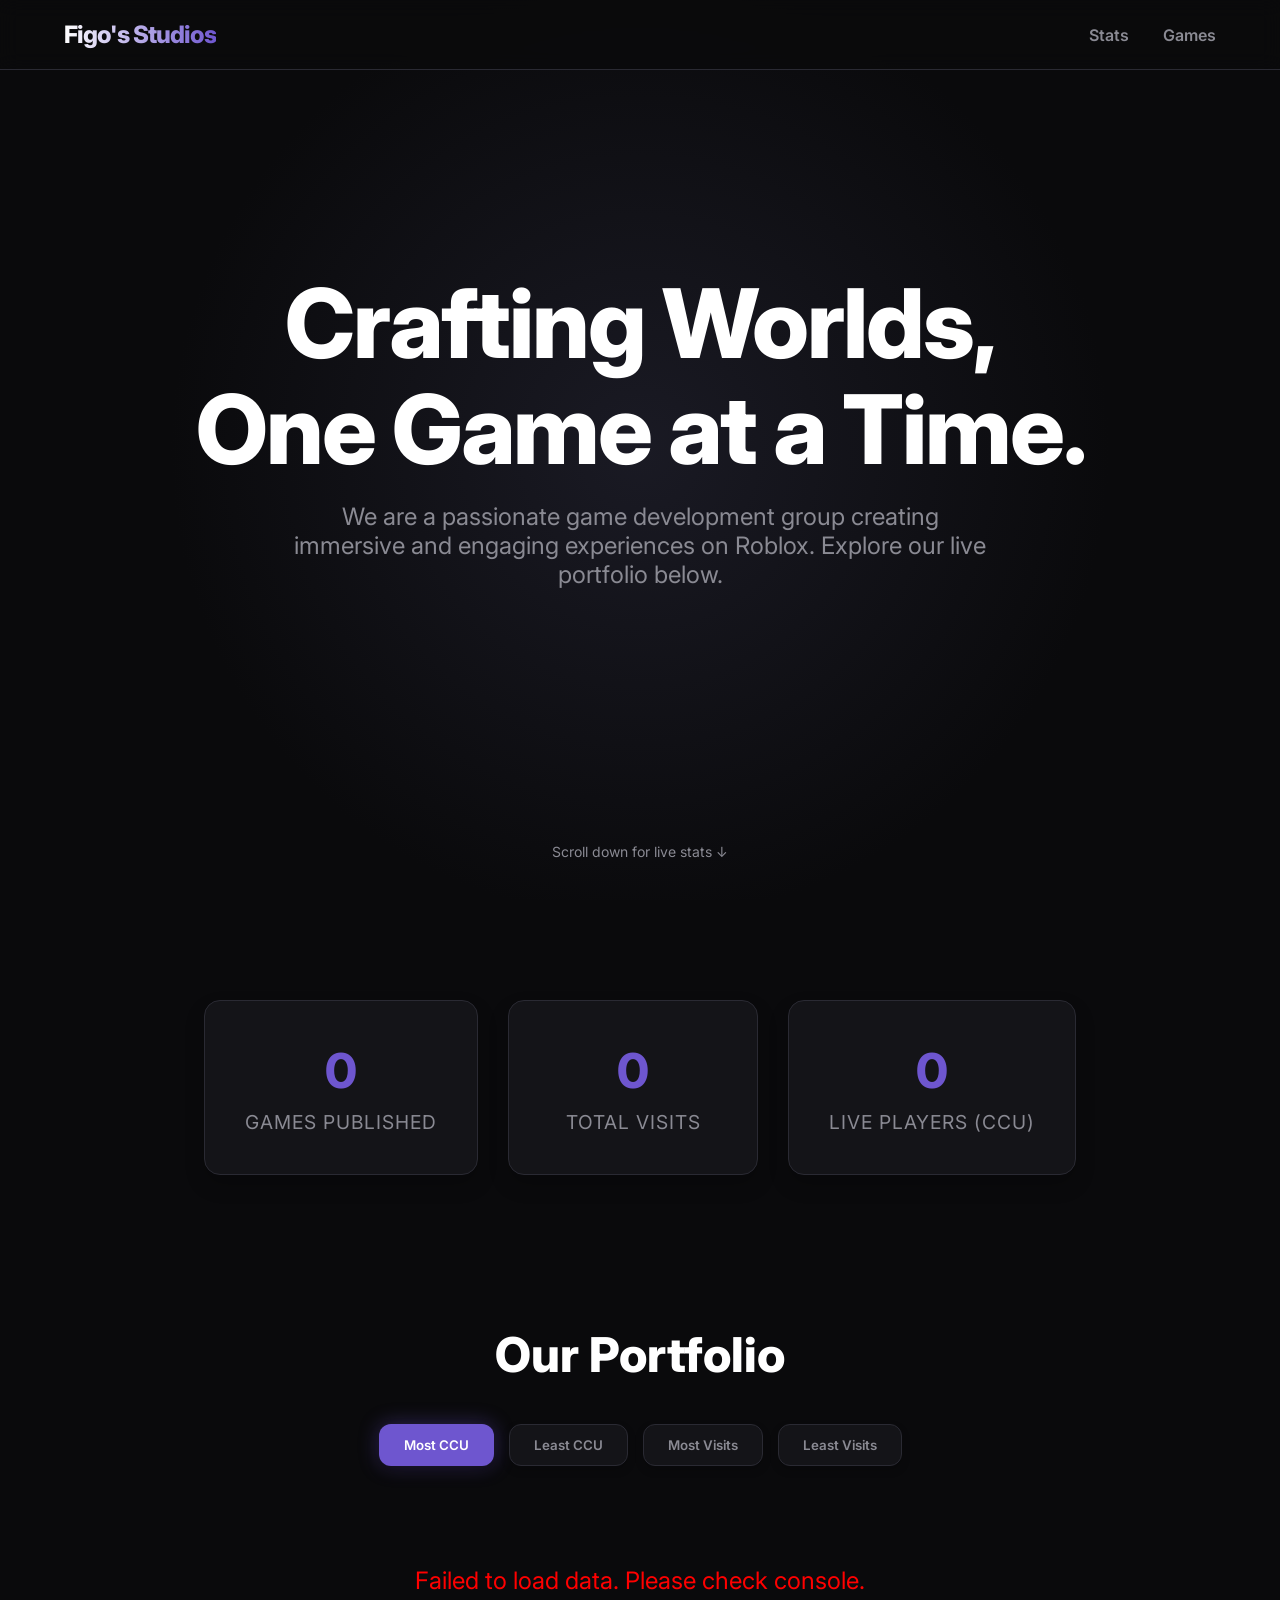
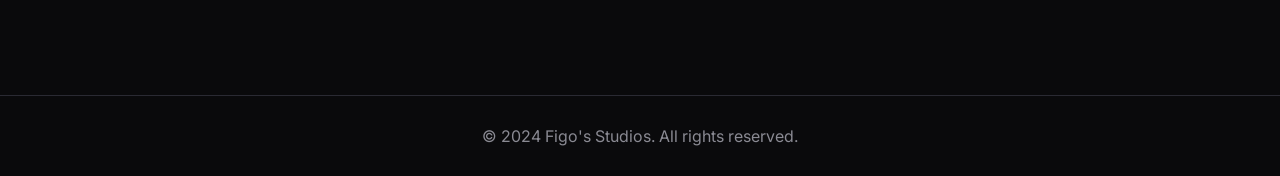
==== index.html @ d562b80c "Rename RobloxSiteDemo.html to index.html" ====
<!DOCTYPE html>
<html lang="en">
<head>
    <meta charset="UTF-8">
    <meta name="viewport" content="width=device-width, initial-scale=1.0">
    <title>Our Game Portfolio</title>
    <link href="https://fonts.googleapis.com/css2?family=Inter:wght@300;400;600;800&display=swap" rel="stylesheet">
    <style>
        :root {
            --bg-color: #0a0a0c;
            --card-bg: #141418;
            --text-main: #ffffff;
            --text-muted: #8a8a93;
            --accent: #6e56cf;
            --accent-hover: #8270e0;
            --border: #2a2a33;
            --live-green: #4ade80;
            --visits-blue: #38bdf8;
        }

        * { margin: 0; padding: 0; box-sizing: border-box; scroll-behavior: smooth; }

        body {
            background-color: var(--bg-color);
            color: var(--text-main);
            font-family: 'Inter', sans-serif;
            overflow-x: hidden;
        }

        nav {
            position: fixed; top: 0; width: 100%; padding: 20px 5%;
            display: flex; justify-content: space-between; align-items: center;
            background: rgba(10, 10, 12, 0.8); backdrop-filter: blur(10px); z-index: 100;
            border-bottom: 1px solid var(--border);
        }

        .logo {
            font-weight: 800; font-size: 1.5rem; letter-spacing: -1px;
            background: linear-gradient(90deg, #fff, var(--accent));
            -webkit-background-clip: text; -webkit-text-fill-color: transparent;
        }

        .nav-links a {
            color: var(--text-muted); text-decoration: none; margin-left: 30px;
            font-weight: 600; transition: color 0.3s ease;
        }

        .nav-links a:hover { color: var(--text-main); }

        .hero {
            height: 100vh; display: flex; flex-direction: column;
            justify-content: center; align-items: center; text-align: center;
            padding: 0 20px; background: radial-gradient(circle at 50% 50%, #1a1a24 0%, var(--bg-color) 60%);
        }

        .hero h1 {
            font-size: clamp(2.5rem, 8vw, 6rem); font-weight: 800;
            line-height: 1.1; margin-bottom: 20px; letter-spacing: -2px;
        }

        .hero p {
            font-size: clamp(1rem, 2.5vw, 1.5rem); color: var(--text-muted);
            max-width: 700px; margin-bottom: 40px;
        }

        .scroll-indicator {
            position: absolute; bottom: 40px; color: var(--text-muted);
            font-size: 14px; animation: bounce 2s infinite;
        }

        @keyframes bounce {
            0%, 20%, 50%, 80%, 100% {transform: translateY(0);}
            40% {transform: translateY(-10px);}
            60% {transform: translateY(-5px);}
        }

        .stats-section {
            padding: 100px 5%; display: flex; justify-content: center;
            gap: 30px; flex-wrap: wrap;
        }

        .stat-card {
            background: var(--card-bg); border: 1px solid var(--border);
            border-radius: 16px; padding: 40px; min-width: 250px;
            text-align: center; transition: transform 0.3s ease, border-color 0.3s ease, box-shadow 0.3s ease;
            box-shadow: 0 10px 20px rgba(0,0,0,0.2);
        }

        .stat-card:hover { 
            transform: translateY(-5px); 
            border-color: var(--accent);
            box-shadow: 0 15px 30px rgba(0,0,0,0.3), 0 0 15px rgba(110, 86, 207, 0.2);
        }

        .stat-value {
            font-size: 3rem; font-weight: 800; color: var(--accent); margin-bottom: 10px;
        }

        .stat-label {
            font-size: 1.2rem; color: var(--text-muted);
            text-transform: uppercase; letter-spacing: 1px;
        }

        .games-section { padding: 50px 5% 100px; }

        .section-title {
            font-size: 3rem; font-weight: 800; margin-bottom: 40px; text-align: center;
        }

        .filter-container {
            display: flex; justify-content: center; gap: 15px;
            margin-bottom: 50px; flex-wrap: wrap;
        }

        .filter-btn {
            background: var(--card-bg); color: var(--text-muted);
            border: 1px solid var(--border); padding: 12px 24px;
            border-radius: 12px; cursor: pointer; font-family: inherit;
            font-weight: 600; transition: all 0.3s ease;
            box-shadow: 0 4px 8px rgba(0,0,0,0.2);
        }

        .filter-btn:hover { 
            color: var(--text-main); 
            border-color: var(--accent);
            transform: translateY(-2px);
        }

        .filter-btn.active {
            background: var(--accent); color: white; border-color: transparent;
            box-shadow: 0 6px 12px rgba(0,0,0,0.3), 0 0 20px rgba(110, 86, 207, 0.4);
        }

        /* Flexbox layout for perfect centering */
        .games-grid {
            display: flex;
            flex-wrap: wrap;
            justify-content: center;
            gap: 30px;
            max-width: 1200px;
            margin: 0 auto;
        }

        .game-card {
            background: var(--card-bg); border: 1px solid var(--border);
            border-radius: 16px; overflow: hidden; cursor: pointer;
            transition: transform 0.3s ease, box-shadow 0.3s ease, border-color 0.3s ease;
            display: flex; flex-direction: column;
            box-shadow: 0 10px 20px rgba(0,0,0,0.2);
            width: 100%;
            max-width: 240px;
        }

        .game-card:hover {
            transform: translateY(-10px) scale(1.02);
            box-shadow: 0 20px 40px rgba(0,0,0,0.4), 0 0 20px rgba(110, 86, 207, 0.3);
            border-color: var(--accent);
        }

        .game-thumbnail {
            width: 100%; aspect-ratio: 1 / 1; 
            object-fit: cover; 
            background-color: #222;
            border-bottom: 1px solid var(--border);
        }

        .game-info { 
            padding: 25px; 
            flex-grow: 1; 
            display: flex; 
            flex-direction: column; 
            justify-content: center; 
            align-items: center; 
            text-align: center; 
        }

        .game-name {
            font-size: 1.5rem; font-weight: 700; margin-bottom: 20px;
            color: var(--text-main);
        }

        /* New Chip/Frame Design for Stats */
        .game-stats {
            display: flex; justify-content: center; gap: 15px;
            width: 100%;
        }

        .stat-chip {
            flex: 1;
            padding: 12px;
            border-radius: 12px;
            border: 1px solid transparent;
            display: flex;
            flex-direction: column;
            align-items: center;
            transition: all 0.3s ease;
        }

        .active-chip {
            background: rgba(74, 222, 128, 0.1);
            border-color: rgba(74, 222, 128, 0.3);
        }

        .visits-chip {
            background: rgba(56, 189, 248, 0.1);
            border-color: rgba(56, 189, 248, 0.3);
        }

        .game-card:hover .active-chip {
            background: rgba(74, 222, 128, 0.2);
            border-color: var(--live-green);
            box-shadow: 0 0 15px rgba(74, 222, 128, 0.2);
        }

        .game-card:hover .visits-chip {
            background: rgba(56, 189, 248, 0.2);
            border-color: var(--visits-blue);
            box-shadow: 0 0 15px rgba(56, 189, 248, 0.2);
        }

        .chip-value {
            display: flex;
            align-items: center;
            font-weight: 800;
            font-size: 1.4rem;
            margin-bottom: 4px;
        }

        .active-chip .chip-value { color: var(--live-green); }
        .visits-chip .chip-value { color: var(--visits-blue); }

        .chip-label {
            color: var(--text-muted);
            text-transform: uppercase;
            font-size: 0.8rem;
            letter-spacing: 1px;
        }

        /* Pulsing Live Dot Animation */
        .live-dot {
            width: 8px;
            height: 8px;
            background-color: var(--live-green);
            border-radius: 50%;
            display: inline-block;
            margin-right: 8px;
            animation: pulse 1.5s infinite;
        }

        @keyframes pulse {
            0% { box-shadow: 0 0 0 0 rgba(74, 222, 128, 0.7); }
            70% { box-shadow: 0 0 0 6px rgba(74, 222, 128, 0); }
            100% { box-shadow: 0 0 0 0 rgba(74, 222, 128, 0); }
        }

        footer {
            text-align: center; padding: 30px; border-top: 1px solid var(--border); color: var(--text-muted);
        }

        .loader {
            text-align: center; color: var(--text-muted); font-size: 1.5rem; margin-top: 50px;
        }
    </style>
</head>
<body>

    <nav>
        <div class="logo">Figo's Studios</div>
        <div class="nav-links">
            <a href="#stats">Stats</a>
            <a href="#games">Games</a>
        </div>
    </nav>

    <section class="hero">
        <h1>Crafting Worlds, <br>One Game at a Time.</h1>
        <p>We are a passionate game development group creating immersive and engaging experiences on Roblox. Explore our live portfolio below.</p>
        <div class="scroll-indicator">Scroll down for live stats ↓</div>
    </section>

    <section class="stats-section" id="stats">
        <div class="stat-card">
            <div class="stat-value" id="totalGames">0</div>
            <div class="stat-label" id="lblTotalGames">Games Published</div>
        </div>
        <div class="stat-card">
            <div class="stat-value" id="totalVisits">0</div>
            <div class="stat-label" id="lblTotalVisits">Total Visits</div>
        </div>
        <div class="stat-card">
            <div class="stat-value" id="totalCCU">0</div>
            <div class="stat-label" id="lblLivePlayers">Live Players (CCU)</div>
        </div>
    </section>

    <section class="games-section" id="games">
        <h2 class="section-title">Our Portfolio</h2>
        
        <div class="filter-container">
            <button class="filter-btn active" data-filter="ccu-desc">Most CCU</button>
            <button class="filter-btn" data-filter="ccu-asc">Least CCU</button>
            <button class="filter-btn" data-filter="visits-desc">Most Visits</button>
            <button class="filter-btn" data-filter="visits-asc">Least Visits</button>
        </div>

        <div class="games-grid" id="gamesGrid">
            <div class="loader">Fetching live game data from Roblox...</div>
        </div>
    </section>

    <footer>&copy; 2024 Figo's Studios. All rights reserved.</footer>

    <script>
        // ==========================================
        // CONFIGURATION - EDIT THESE VALUES EASILY
        // ==========================================
        const CONFIG = {
            placeIds: [14605532524, 92020772139138, 72622337452184],
            labels: {
                gamesPublished: "Games Published",
                totalVisits: "Total Visits",
                livePlayers: "Live Players (CCU)",
                active: "Active",
                visits: "Visits"
            }
        };
        // ==========================================

        let gamesData = [];

        function formatNumber(num) {
            if (num >= 1e9) return (num / 1e9).toFixed(1) + 'B';
            if (num >= 1e6) return (num / 1e6).toFixed(1) + 'M';
            if (num >= 1e3) return (num / 1e3).toFixed(1) + 'K';
            return num.toString();
        }

        // Apply custom labels from config
        document.getElementById('lblTotalGames').textContent = CONFIG.labels.gamesPublished;
        document.getElementById('lblTotalVisits').textContent = CONFIG.labels.totalVisits;
        document.getElementById('lblLivePlayers').textContent = CONFIG.labels.livePlayers;

        async function fetchGameData() {
            try {
                const universePromises = CONFIG.placeIds.map(id => 
                    fetch(`https://apis.roproxy.com/universes/v1/places/${id}/universe`).then(res => {
                        if (!res.ok) throw new Error(`Failed to get universe for ${id}`);
                        return res.json();
                    })
                );
                
                const universeData = await Promise.all(universePromises);
                const universeIds = universeData.map(data => data.universeId);
                
                const detailsResponse = await fetch(`https://games.roproxy.com/v1/games?universeIds=${universeIds.join(',')}`);
                if (!detailsResponse.ok) throw new Error('Failed to fetch game details');
                
                const detailsJson = await detailsResponse.json();
                gamesData = detailsJson.data; 
                
                const thumbResponse = await fetch(`https://thumbnails.roproxy.com/v1/games/icons?universeIds=${universeIds.join(',')}&size=256x256&format=Png&isCircular=false`);
                const thumbJson = await thumbResponse.json();
                
                const thumbMap = {};
                if (thumbJson.data) {
                    thumbJson.data.forEach(item => {
                        if (item.state === "Completed") {
                            thumbMap[item.targetId] = item.imageUrl;
                        }
                    });
                }

                gamesData.forEach(game => {
                    game.imageUrl = thumbMap[game.id] || null;
                });
                
                renderStats();
                renderGames('ccu-desc');
                
            } catch (error) {
                console.error('Error fetching Roblox data via RoProxy:', error);
                document.getElementById('gamesGrid').innerHTML = '<div class="loader" style="color: red;">Failed to load data. Please check console.</div>';
            }
        }

        function renderStats() {
            const totalGames = gamesData.length;
            const totalVisits = gamesData.reduce((sum, game) => sum + (game.visits || 0), 0);
            const totalCCU = gamesData.reduce((sum, game) => sum + (game.playing || 0), 0);

            document.getElementById('totalGames').textContent = totalGames;
            document.getElementById('totalVisits').textContent = formatNumber(totalVisits);
            document.getElementById('totalCCU').textContent = formatNumber(totalCCU);
        }

        function renderGames(filter) {
            const grid = document.getElementById('gamesGrid');
            grid.innerHTML = '';

            let sortedGames = [...gamesData];

            switch(filter) {
                case 'ccu-desc': sortedGames.sort((a, b) => (b.playing || 0) - (a.playing || 0)); break;
                case 'ccu-asc': sortedGames.sort((a, b) => (a.playing || 0) - (b.playing || 0)); break;
                case 'visits-desc': sortedGames.sort((a, b) => (b.visits || 0) - (a.visits || 0)); break;
                case 'visits-asc': sortedGames.sort((a, b) => (a.visits || 0) - (b.visits || 0)); break;
            }

            sortedGames.forEach(game => {
                const card = document.createElement('div');
                card.className = 'game-card';
                
                card.addEventListener('click', () => {
                    window.open(`https://www.roblox.com/games/${game.rootPlaceId}`, '_blank');
                });

                const imgSrc = game.imageUrl || 'https://placehold.co/420x420/141418/8a8a93?text=No+Thumbnail';
                
                card.innerHTML = `
                    <img src="${imgSrc}" alt="${game.name}" class="game-thumbnail" onerror="this.src='https://placehold.co/420x420/141418/8a8a93?text=Error';">
                    <div class="game-info">
                        <div class="game-name">${game.name}</div>
                        <div class="game-stats">
                            <div class="stat-chip active-chip">
                                <div class="chip-value">
                                    <span class="live-dot"></span>
                                    ${formatNumber(game.playing || 0)}
                                </div>
                                <div class="chip-label">${CONFIG.labels.active}</div>
                            </div>
                            <div class="stat-chip visits-chip">
                                <div class="chip-value">${formatNumber(game.visits || 0)}</div>
                                <div class="chip-label">${CONFIG.labels.visits}</div>
                            </div>
                        </div>
                    </div>
                `;
                grid.appendChild(card);
            });
        }

        document.querySelectorAll('.filter-btn').forEach(btn => {
            btn.addEventListener('click', () => {
                document.querySelectorAll('.filter-btn').forEach(b => b.classList.remove('active'));
                btn.classList.add('active');
                renderGames(btn.dataset.filter);
            });
        });

        // Initialize
        fetchGameData();
        setInterval(fetchGameData, 60000); 
    </script>
</body>
</html>
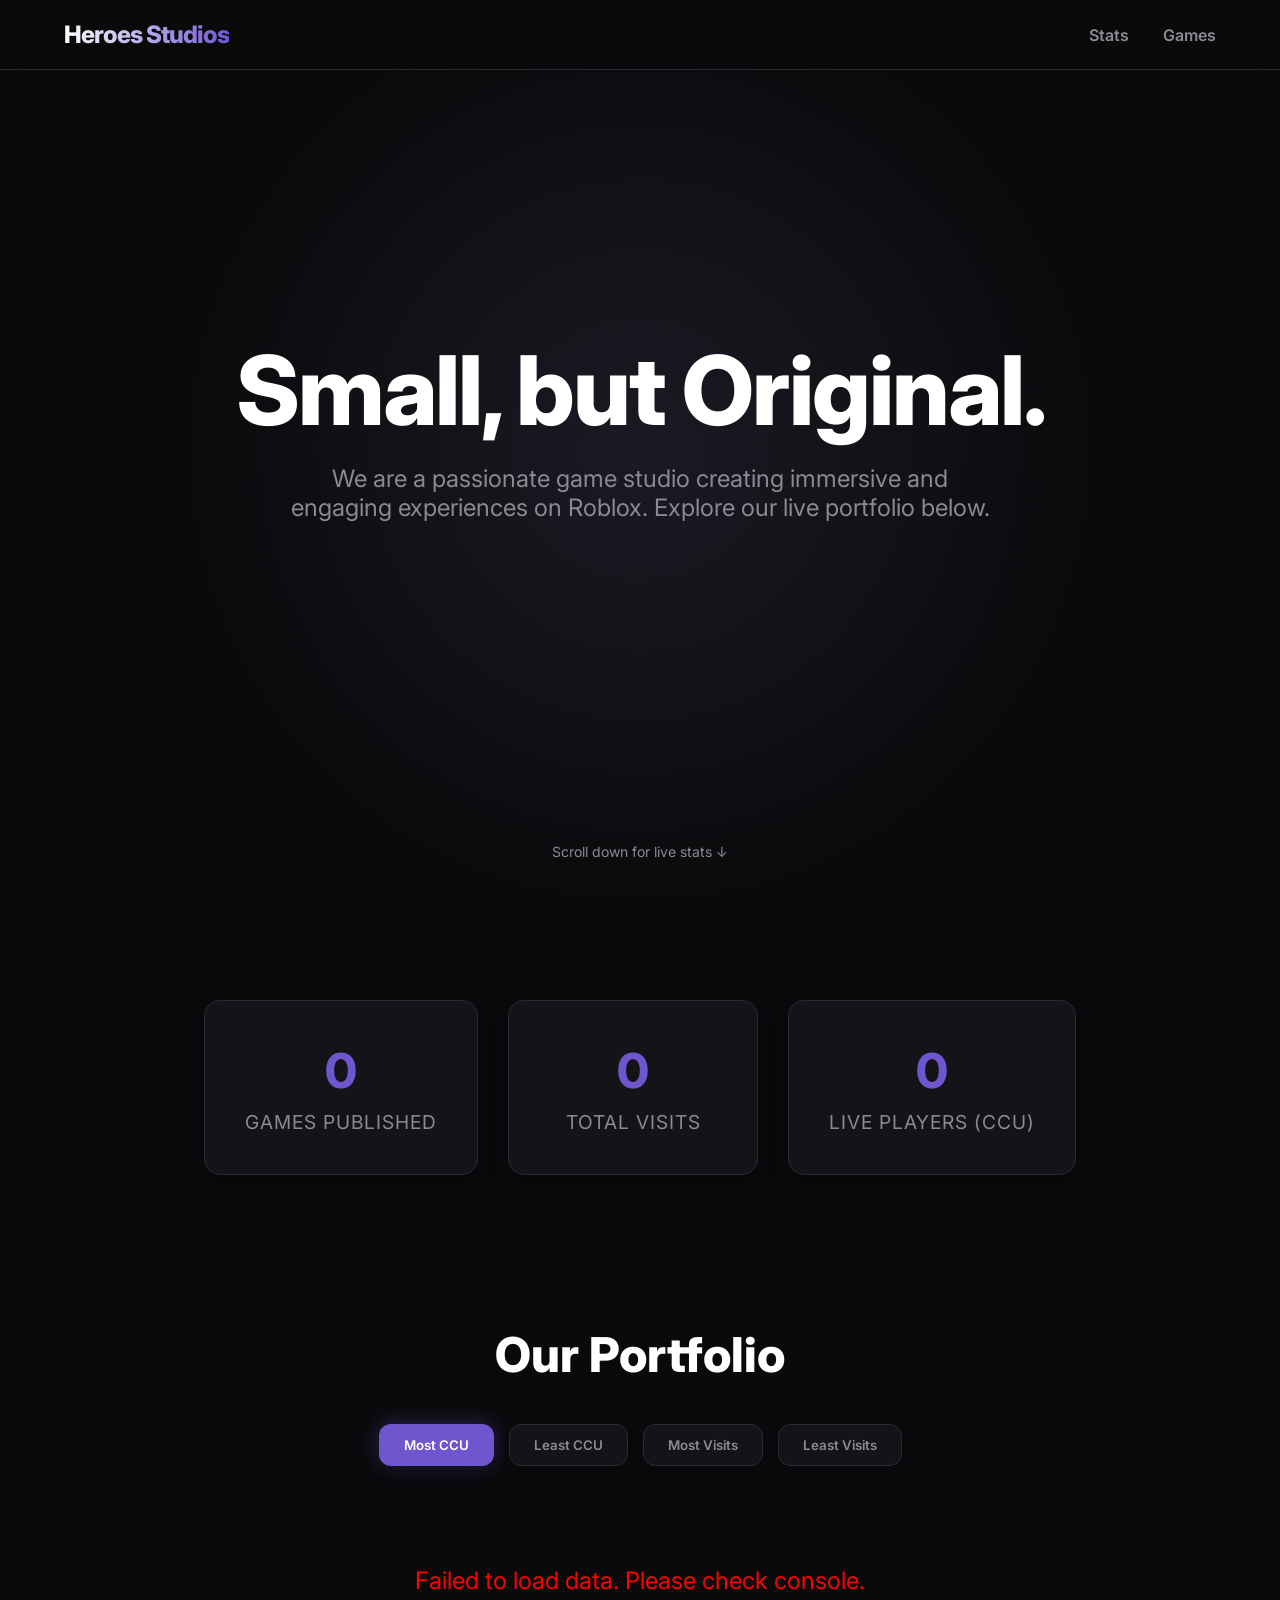
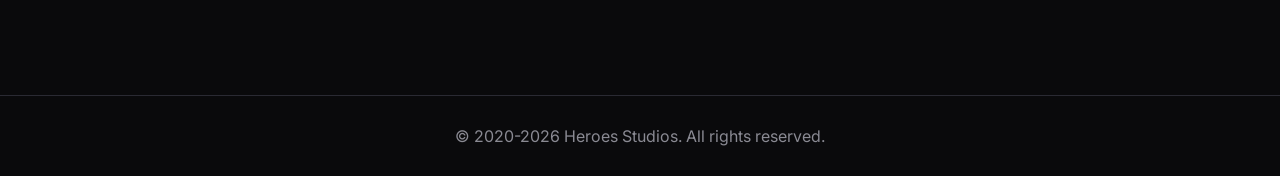
==== commit 276c64ec: "Update index.html" ====
--- a/index.html
+++ b/index.html
@@ -265,7 +265,7 @@
 <body>
 
     <nav>
-        <div class="logo">Figo's Studios</div>
+        <div class="logo">Heroes Studios</div>
         <div class="nav-links">
             <a href="#stats">Stats</a>
             <a href="#games">Games</a>
@@ -273,8 +273,8 @@
     </nav>
 
     <section class="hero">
-        <h1>Crafting Worlds, <br>One Game at a Time.</h1>
-        <p>We are a passionate game development group creating immersive and engaging experiences on Roblox. Explore our live portfolio below.</p>
+        <h1>Small, but Original.</h1>
+        <p>We are a passionate game studio creating immersive and engaging experiences on Roblox. Explore our live portfolio below.</p>
         <div class="scroll-indicator">Scroll down for live stats ↓</div>
     </section>
 
@@ -308,9 +308,10 @@
         </div>
     </section>
 
-    <footer>&copy; 2024 Figo's Studios. All rights reserved.</footer>
+    <footer>&copy; 2020-<span id="year"></span> Heroes Studios. All rights reserved.</footer>
 
     <script>
+	document.getElementById('year').textContent = new Date().getFullYear();
         // ==========================================
         // CONFIGURATION - EDIT THESE VALUES EASILY
         // ==========================================
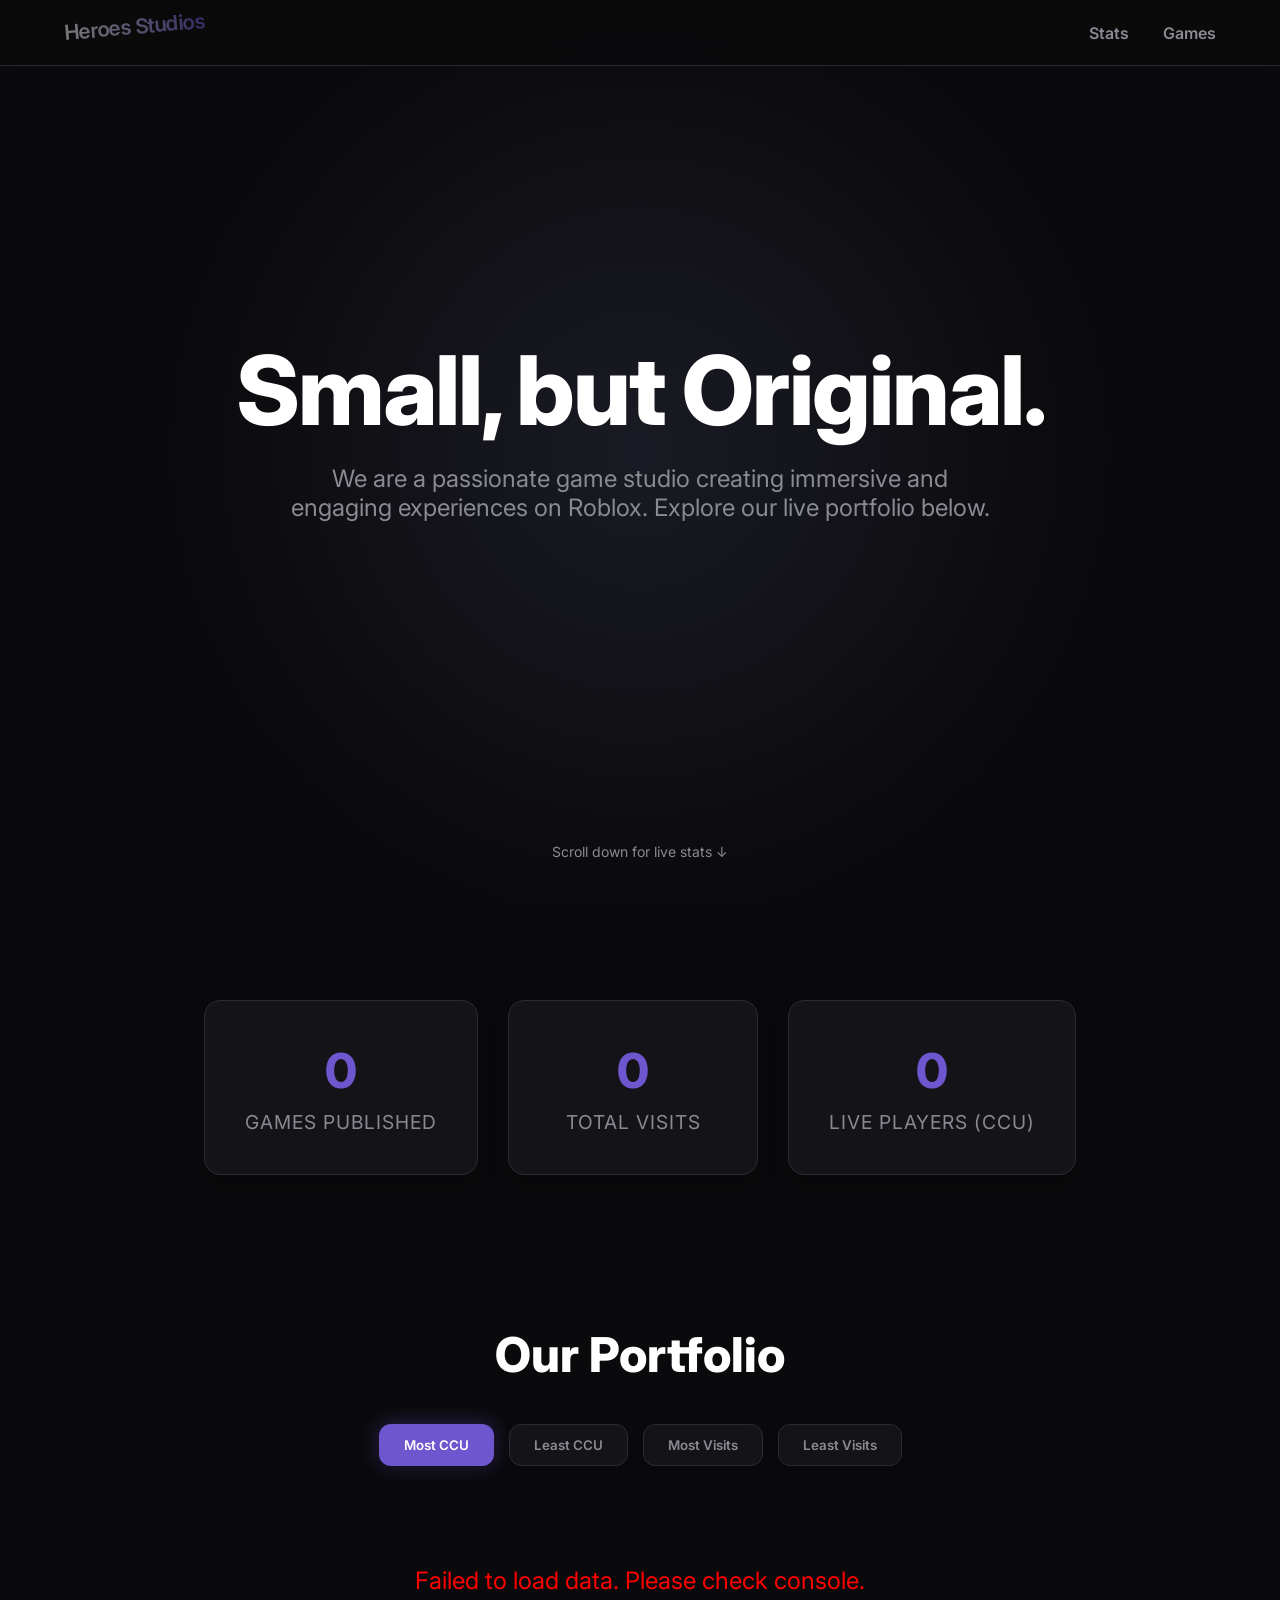
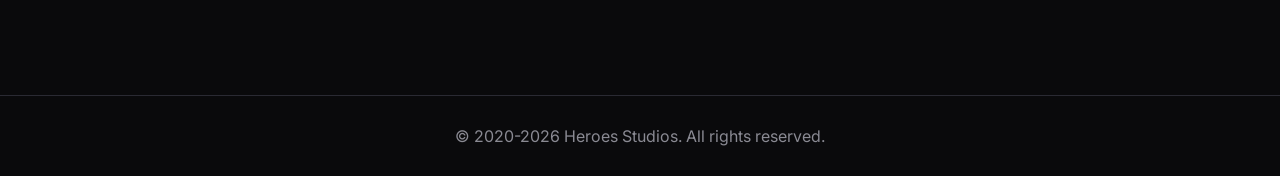
==== commit 8f001a21: "Split Code" ====
--- a/index.html
+++ b/index.html
@@ -5,262 +5,7 @@
     <meta name="viewport" content="width=device-width, initial-scale=1.0">
     <title>Our Game Portfolio</title>
     <link href="https://fonts.googleapis.com/css2?family=Inter:wght@300;400;600;800&display=swap" rel="stylesheet">
-    <style>
-        :root {
-            --bg-color: #0a0a0c;
-            --card-bg: #141418;
-            --text-main: #ffffff;
-            --text-muted: #8a8a93;
-            --accent: #6e56cf;
-            --accent-hover: #8270e0;
-            --border: #2a2a33;
-            --live-green: #4ade80;
-            --visits-blue: #38bdf8;
-        }
-
-        * { margin: 0; padding: 0; box-sizing: border-box; scroll-behavior: smooth; }
-
-        body {
-            background-color: var(--bg-color);
-            color: var(--text-main);
-            font-family: 'Inter', sans-serif;
-            overflow-x: hidden;
-        }
-
-        nav {
-            position: fixed; top: 0; width: 100%; padding: 20px 5%;
-            display: flex; justify-content: space-between; align-items: center;
-            background: rgba(10, 10, 12, 0.8); backdrop-filter: blur(10px); z-index: 100;
-            border-bottom: 1px solid var(--border);
-        }
-
-        .logo {
-            font-weight: 800; font-size: 1.5rem; letter-spacing: -1px;
-            background: linear-gradient(90deg, #fff, var(--accent));
-            -webkit-background-clip: text; -webkit-text-fill-color: transparent;
-        }
-
-        .nav-links a {
-            color: var(--text-muted); text-decoration: none; margin-left: 30px;
-            font-weight: 600; transition: color 0.3s ease;
-        }
-
-        .nav-links a:hover { color: var(--text-main); }
-
-        .hero {
-            height: 100vh; display: flex; flex-direction: column;
-            justify-content: center; align-items: center; text-align: center;
-            padding: 0 20px; background: radial-gradient(circle at 50% 50%, #1a1a24 0%, var(--bg-color) 60%);
-        }
-
-        .hero h1 {
-            font-size: clamp(2.5rem, 8vw, 6rem); font-weight: 800;
-            line-height: 1.1; margin-bottom: 20px; letter-spacing: -2px;
-        }
-
-        .hero p {
-            font-size: clamp(1rem, 2.5vw, 1.5rem); color: var(--text-muted);
-            max-width: 700px; margin-bottom: 40px;
-        }
-
-        .scroll-indicator {
-            position: absolute; bottom: 40px; color: var(--text-muted);
-            font-size: 14px; animation: bounce 2s infinite;
-        }
-
-        @keyframes bounce {
-            0%, 20%, 50%, 80%, 100% {transform: translateY(0);}
-            40% {transform: translateY(-10px);}
-            60% {transform: translateY(-5px);}
-        }
-
-        .stats-section {
-            padding: 100px 5%; display: flex; justify-content: center;
-            gap: 30px; flex-wrap: wrap;
-        }
-
-        .stat-card {
-            background: var(--card-bg); border: 1px solid var(--border);
-            border-radius: 16px; padding: 40px; min-width: 250px;
-            text-align: center; transition: transform 0.3s ease, border-color 0.3s ease, box-shadow 0.3s ease;
-            box-shadow: 0 10px 20px rgba(0,0,0,0.2);
-        }
-
-        .stat-card:hover { 
-            transform: translateY(-5px); 
-            border-color: var(--accent);
-            box-shadow: 0 15px 30px rgba(0,0,0,0.3), 0 0 15px rgba(110, 86, 207, 0.2);
-        }
-
-        .stat-value {
-            font-size: 3rem; font-weight: 800; color: var(--accent); margin-bottom: 10px;
-        }
-
-        .stat-label {
-            font-size: 1.2rem; color: var(--text-muted);
-            text-transform: uppercase; letter-spacing: 1px;
-        }
-
-        .games-section { padding: 50px 5% 100px; }
-
-        .section-title {
-            font-size: 3rem; font-weight: 800; margin-bottom: 40px; text-align: center;
-        }
-
-        .filter-container {
-            display: flex; justify-content: center; gap: 15px;
-            margin-bottom: 50px; flex-wrap: wrap;
-        }
-
-        .filter-btn {
-            background: var(--card-bg); color: var(--text-muted);
-            border: 1px solid var(--border); padding: 12px 24px;
-            border-radius: 12px; cursor: pointer; font-family: inherit;
-            font-weight: 600; transition: all 0.3s ease;
-            box-shadow: 0 4px 8px rgba(0,0,0,0.2);
-        }
-
-        .filter-btn:hover { 
-            color: var(--text-main); 
-            border-color: var(--accent);
-            transform: translateY(-2px);
-        }
-
-        .filter-btn.active {
-            background: var(--accent); color: white; border-color: transparent;
-            box-shadow: 0 6px 12px rgba(0,0,0,0.3), 0 0 20px rgba(110, 86, 207, 0.4);
-        }
-
-        /* Flexbox layout for perfect centering */
-        .games-grid {
-            display: flex;
-            flex-wrap: wrap;
-            justify-content: center;
-            gap: 30px;
-            max-width: 1200px;
-            margin: 0 auto;
-        }
-
-        .game-card {
-            background: var(--card-bg); border: 1px solid var(--border);
-            border-radius: 16px; overflow: hidden; cursor: pointer;
-            transition: transform 0.3s ease, box-shadow 0.3s ease, border-color 0.3s ease;
-            display: flex; flex-direction: column;
-            box-shadow: 0 10px 20px rgba(0,0,0,0.2);
-            width: 100%;
-            max-width: 240px;
-        }
-
-        .game-card:hover {
-            transform: translateY(-10px) scale(1.02);
-            box-shadow: 0 20px 40px rgba(0,0,0,0.4), 0 0 20px rgba(110, 86, 207, 0.3);
-            border-color: var(--accent);
-        }
-
-        .game-thumbnail {
-            width: 100%; aspect-ratio: 1 / 1; 
-            object-fit: cover; 
-            background-color: #222;
-            border-bottom: 1px solid var(--border);
-        }
-
-        .game-info { 
-            padding: 25px; 
-            flex-grow: 1; 
-            display: flex; 
-            flex-direction: column; 
-            justify-content: center; 
-            align-items: center; 
-            text-align: center; 
-        }
-
-        .game-name {
-            font-size: 1.5rem; font-weight: 700; margin-bottom: 20px;
-            color: var(--text-main);
-        }
-
-        /* New Chip/Frame Design for Stats */
-        .game-stats {
-            display: flex; justify-content: center; gap: 15px;
-            width: 100%;
-        }
-
-        .stat-chip {
-            flex: 1;
-            padding: 12px;
-            border-radius: 12px;
-            border: 1px solid transparent;
-            display: flex;
-            flex-direction: column;
-            align-items: center;
-            transition: all 0.3s ease;
-        }
-
-        .active-chip {
-            background: rgba(74, 222, 128, 0.1);
-            border-color: rgba(74, 222, 128, 0.3);
-        }
-
-        .visits-chip {
-            background: rgba(56, 189, 248, 0.1);
-            border-color: rgba(56, 189, 248, 0.3);
-        }
-
-        .game-card:hover .active-chip {
-            background: rgba(74, 222, 128, 0.2);
-            border-color: var(--live-green);
-            box-shadow: 0 0 15px rgba(74, 222, 128, 0.2);
-        }
-
-        .game-card:hover .visits-chip {
-            background: rgba(56, 189, 248, 0.2);
-            border-color: var(--visits-blue);
-            box-shadow: 0 0 15px rgba(56, 189, 248, 0.2);
-        }
-
-        .chip-value {
-            display: flex;
-            align-items: center;
-            font-weight: 800;
-            font-size: 1.4rem;
-            margin-bottom: 4px;
-        }
-
-        .active-chip .chip-value { color: var(--live-green); }
-        .visits-chip .chip-value { color: var(--visits-blue); }
-
-        .chip-label {
-            color: var(--text-muted);
-            text-transform: uppercase;
-            font-size: 0.8rem;
-            letter-spacing: 1px;
-        }
-
-        /* Pulsing Live Dot Animation */
-        .live-dot {
-            width: 8px;
-            height: 8px;
-            background-color: var(--live-green);
-            border-radius: 50%;
-            display: inline-block;
-            margin-right: 8px;
-            animation: pulse 1.5s infinite;
-        }
-
-        @keyframes pulse {
-            0% { box-shadow: 0 0 0 0 rgba(74, 222, 128, 0.7); }
-            70% { box-shadow: 0 0 0 6px rgba(74, 222, 128, 0); }
-            100% { box-shadow: 0 0 0 0 rgba(74, 222, 128, 0); }
-        }
-
-        footer {
-            text-align: center; padding: 30px; border-top: 1px solid var(--border); color: var(--text-muted);
-        }
-
-        .loader {
-            text-align: center; color: var(--text-muted); font-size: 1.5rem; margin-top: 50px;
-        }
-    </style>
+    <link rel="stylesheet" href="style.css">
 </head>
 <body>
 
@@ -295,7 +40,7 @@
 
     <section class="games-section" id="games">
         <h2 class="section-title">Our Portfolio</h2>
-        
+
         <div class="filter-container">
             <button class="filter-btn active" data-filter="ccu-desc">Most CCU</button>
             <button class="filter-btn" data-filter="ccu-asc">Least CCU</button>
@@ -310,147 +55,6 @@
 
     <footer>&copy; 2020-<span id="year"></span> Heroes Studios. All rights reserved.</footer>
 
-    <script>
-	document.getElementById('year').textContent = new Date().getFullYear();
-        // ==========================================
-        // CONFIGURATION - EDIT THESE VALUES EASILY
-        // ==========================================
-        const CONFIG = {
-            placeIds: [14605532524, 92020772139138, 72622337452184],
-            labels: {
-                gamesPublished: "Games Published",
-                totalVisits: "Total Visits",
-                livePlayers: "Live Players (CCU)",
-                active: "Active",
-                visits: "Visits"
-            }
-        };
-        // ==========================================
-
-        let gamesData = [];
-
-        function formatNumber(num) {
-            if (num >= 1e9) return (num / 1e9).toFixed(1) + 'B';
-            if (num >= 1e6) return (num / 1e6).toFixed(1) + 'M';
-            if (num >= 1e3) return (num / 1e3).toFixed(1) + 'K';
-            return num.toString();
-        }
-
-        // Apply custom labels from config
-        document.getElementById('lblTotalGames').textContent = CONFIG.labels.gamesPublished;
-        document.getElementById('lblTotalVisits').textContent = CONFIG.labels.totalVisits;
-        document.getElementById('lblLivePlayers').textContent = CONFIG.labels.livePlayers;
-
-        async function fetchGameData() {
-            try {
-                const universePromises = CONFIG.placeIds.map(id => 
-                    fetch(`https://apis.roproxy.com/universes/v1/places/${id}/universe`).then(res => {
-                        if (!res.ok) throw new Error(`Failed to get universe for ${id}`);
-                        return res.json();
-                    })
-                );
-                
-                const universeData = await Promise.all(universePromises);
-                const universeIds = universeData.map(data => data.universeId);
-                
-                const detailsResponse = await fetch(`https://games.roproxy.com/v1/games?universeIds=${universeIds.join(',')}`);
-                if (!detailsResponse.ok) throw new Error('Failed to fetch game details');
-                
-                const detailsJson = await detailsResponse.json();
-                gamesData = detailsJson.data; 
-                
-                const thumbResponse = await fetch(`https://thumbnails.roproxy.com/v1/games/icons?universeIds=${universeIds.join(',')}&size=256x256&format=Png&isCircular=false`);
-                const thumbJson = await thumbResponse.json();
-                
-                const thumbMap = {};
-                if (thumbJson.data) {
-                    thumbJson.data.forEach(item => {
-                        if (item.state === "Completed") {
-                            thumbMap[item.targetId] = item.imageUrl;
-                        }
-                    });
-                }
-
-                gamesData.forEach(game => {
-                    game.imageUrl = thumbMap[game.id] || null;
-                });
-                
-                renderStats();
-                renderGames('ccu-desc');
-                
-            } catch (error) {
-                console.error('Error fetching Roblox data via RoProxy:', error);
-                document.getElementById('gamesGrid').innerHTML = '<div class="loader" style="color: red;">Failed to load data. Please check console.</div>';
-            }
-        }
-
-        function renderStats() {
-            const totalGames = gamesData.length;
-            const totalVisits = gamesData.reduce((sum, game) => sum + (game.visits || 0), 0);
-            const totalCCU = gamesData.reduce((sum, game) => sum + (game.playing || 0), 0);
-
-            document.getElementById('totalGames').textContent = totalGames;
-            document.getElementById('totalVisits').textContent = formatNumber(totalVisits);
-            document.getElementById('totalCCU').textContent = formatNumber(totalCCU);
-        }
-
-        function renderGames(filter) {
-            const grid = document.getElementById('gamesGrid');
-            grid.innerHTML = '';
-
-            let sortedGames = [...gamesData];
-
-            switch(filter) {
-                case 'ccu-desc': sortedGames.sort((a, b) => (b.playing || 0) - (a.playing || 0)); break;
-                case 'ccu-asc': sortedGames.sort((a, b) => (a.playing || 0) - (b.playing || 0)); break;
-                case 'visits-desc': sortedGames.sort((a, b) => (b.visits || 0) - (a.visits || 0)); break;
-                case 'visits-asc': sortedGames.sort((a, b) => (a.visits || 0) - (b.visits || 0)); break;
-            }
-
-            sortedGames.forEach(game => {
-                const card = document.createElement('div');
-                card.className = 'game-card';
-                
-                card.addEventListener('click', () => {
-                    window.open(`https://www.roblox.com/games/${game.rootPlaceId}`, '_blank');
-                });
-
-                const imgSrc = game.imageUrl || 'https://placehold.co/420x420/141418/8a8a93?text=No+Thumbnail';
-                
-                card.innerHTML = `
-                    <img src="${imgSrc}" alt="${game.name}" class="game-thumbnail" onerror="this.src='https://placehold.co/420x420/141418/8a8a93?text=Error';">
-                    <div class="game-info">
-                        <div class="game-name">${game.name}</div>
-                        <div class="game-stats">
-                            <div class="stat-chip active-chip">
-                                <div class="chip-value">
-                                    <span class="live-dot"></span>
-                                    ${formatNumber(game.playing || 0)}
-                                </div>
-                                <div class="chip-label">${CONFIG.labels.active}</div>
-                            </div>
-                            <div class="stat-chip visits-chip">
-                                <div class="chip-value">${formatNumber(game.visits || 0)}</div>
-                                <div class="chip-label">${CONFIG.labels.visits}</div>
-                            </div>
-                        </div>
-                    </div>
-                `;
-                grid.appendChild(card);
-            });
-        }
-
-        document.querySelectorAll('.filter-btn').forEach(btn => {
-            btn.addEventListener('click', () => {
-                document.querySelectorAll('.filter-btn').forEach(b => b.classList.remove('active'));
-                btn.classList.add('active');
-                renderGames(btn.dataset.filter);
-            });
-        });
-
-        // Initialize
-        fetchGameData();
-        setInterval(fetchGameData, 60000); 
-    </script>
+    <script src="script.js"></script>
 </body>
-</html>
+</html>
--- a/style.css
+++ b/style.css
@@ -0,0 +1,267 @@
+:root {
+    --bg-color: #0a0a0c;
+    --card-bg: #141418;
+    --text-main: #ffffff;
+    --text-muted: #8a8a93;
+    --accent: #6e56cf;
+    --accent-hover: #8270e0;
+    --border: #2a2a33;
+    --live-green: #4ade80;
+    --visits-blue: #38bdf8;
+}
+
+* { margin: 0; padding: 0; box-sizing: border-box; scroll-behavior: smooth; }
+
+body {
+    background-color: var(--bg-color);
+    color: var(--text-main);
+    font-family: 'Inter', sans-serif;
+    overflow-x: hidden;
+}
+
+nav {
+    position: fixed; top: 0; width: 100%; padding: 20px 5%;
+    display: flex; justify-content: space-between; align-items: center;
+    background: rgba(10, 10, 12, 0.8); backdrop-filter: blur(10px); z-index: 100;
+    border-bottom: 1px solid var(--border);
+}
+
+/* ---- Faded, tilted, less prominent logo ---- */
+.logo {
+    font-weight: 600;                /* reduced from 800 */
+    font-size: 1.3rem;               /* slightly smaller */
+    letter-spacing: -0.5px;
+    background: linear-gradient(90deg, #fff, var(--accent));
+    -webkit-background-clip: text;
+    -webkit-text-fill-color: transparent;
+    opacity: 0.45;                   /* faded */
+    transform: rotate(-5deg);        /* tilted */
+    transform-origin: left center;
+    transition: opacity 0.3s ease, transform 0.3s ease;
+}
+
+.logo:hover {
+    opacity: 0.9;
+    transform: rotate(-5deg) scale(1.05);
+}
+
+.nav-links a {
+    color: var(--text-muted); text-decoration: none; margin-left: 30px;
+    font-weight: 600; transition: color 0.3s ease;
+}
+
+.nav-links a:hover { color: var(--text-main); }
+
+.hero {
+    height: 100vh; display: flex; flex-direction: column;
+    justify-content: center; align-items: center; text-align: center;
+    padding: 0 20px; background: radial-gradient(circle at 50% 50%, #1a1a24 0%, var(--bg-color) 60%);
+}
+
+.hero h1 {
+    font-size: clamp(2.5rem, 8vw, 6rem); font-weight: 800;
+    line-height: 1.1; margin-bottom: 20px; letter-spacing: -2px;
+}
+
+.hero p {
+    font-size: clamp(1rem, 2.5vw, 1.5rem); color: var(--text-muted);
+    max-width: 700px; margin-bottom: 40px;
+}
+
+.scroll-indicator {
+    position: absolute; bottom: 40px; color: var(--text-muted);
+    font-size: 14px; animation: bounce 2s infinite;
+}
+
+@keyframes bounce {
+    0%, 20%, 50%, 80%, 100% {transform: translateY(0);}
+    40% {transform: translateY(-10px);}
+    60% {transform: translateY(-5px);}
+}
+
+.stats-section {
+    padding: 100px 5%; display: flex; justify-content: center;
+    gap: 30px; flex-wrap: wrap;
+}
+
+.stat-card {
+    background: var(--card-bg); border: 1px solid var(--border);
+    border-radius: 16px; padding: 40px; min-width: 250px;
+    text-align: center; transition: transform 0.3s ease, border-color 0.3s ease, box-shadow 0.3s ease;
+    box-shadow: 0 10px 20px rgba(0,0,0,0.2);
+}
+
+.stat-card:hover { 
+    transform: translateY(-5px); 
+    border-color: var(--accent);
+    box-shadow: 0 15px 30px rgba(0,0,0,0.3), 0 0 15px rgba(110, 86, 207, 0.2);
+}
+
+.stat-value {
+    font-size: 3rem; font-weight: 800; color: var(--accent); margin-bottom: 10px;
+}
+
+.stat-label {
+    font-size: 1.2rem; color: var(--text-muted);
+    text-transform: uppercase; letter-spacing: 1px;
+}
+
+.games-section { padding: 50px 5% 100px; }
+
+.section-title {
+    font-size: 3rem; font-weight: 800; margin-bottom: 40px; text-align: center;
+}
+
+.filter-container {
+    display: flex; justify-content: center; gap: 15px;
+    margin-bottom: 50px; flex-wrap: wrap;
+}
+
+.filter-btn {
+    background: var(--card-bg); color: var(--text-muted);
+    border: 1px solid var(--border); padding: 12px 24px;
+    border-radius: 12px; cursor: pointer; font-family: inherit;
+    font-weight: 600; transition: all 0.3s ease;
+    box-shadow: 0 4px 8px rgba(0,0,0,0.2);
+}
+
+.filter-btn:hover { 
+    color: var(--text-main); 
+    border-color: var(--accent);
+    transform: translateY(-2px);
+}
+
+.filter-btn.active {
+    background: var(--accent); color: white; border-color: transparent;
+    box-shadow: 0 6px 12px rgba(0,0,0,0.3), 0 0 20px rgba(110, 86, 207, 0.4);
+}
+
+/* Flexbox layout for perfect centering */
+.games-grid {
+    display: flex;
+    flex-wrap: wrap;
+    justify-content: center;
+    gap: 30px;
+    max-width: 1200px;
+    margin: 0 auto;
+}
+
+.game-card {
+    background: var(--card-bg); border: 1px solid var(--border);
+    border-radius: 16px; overflow: hidden; cursor: pointer;
+    transition: transform 0.3s ease, box-shadow 0.3s ease, border-color 0.3s ease;
+    display: flex; flex-direction: column;
+    box-shadow: 0 10px 20px rgba(0,0,0,0.2);
+    width: 100%;
+    max-width: 240px;
+}
+
+.game-card:hover {
+    transform: translateY(-10px) scale(1.02);
+    box-shadow: 0 20px 40px rgba(0,0,0,0.4), 0 0 20px rgba(110, 86, 207, 0.3);
+    border-color: var(--accent);
+}
+
+.game-thumbnail {
+    width: 100%; aspect-ratio: 1 / 1; 
+    object-fit: cover; 
+    background-color: #222;
+    border-bottom: 1px solid var(--border);
+}
+
+.game-info { 
+    padding: 25px; 
+    flex-grow: 1; 
+    display: flex; 
+    flex-direction: column; 
+    justify-content: center; 
+    align-items: center; 
+    text-align: center; 
+}
+
+.game-name {
+    font-size: 1.5rem; font-weight: 700; margin-bottom: 20px;
+    color: var(--text-main);
+}
+
+/* New Chip/Frame Design for Stats */
+.game-stats {
+    display: flex; justify-content: center; gap: 15px;
+    width: 100%;
+}
+
+.stat-chip {
+    flex: 1;
+    padding: 12px;
+    border-radius: 12px;
+    border: 1px solid transparent;
+    display: flex;
+    flex-direction: column;
+    align-items: center;
+    transition: all 0.3s ease;
+}
+
+.active-chip {
+    background: rgba(74, 222, 128, 0.1);
+    border-color: rgba(74, 222, 128, 0.3);
+}
+
+.visits-chip {
+    background: rgba(56, 189, 248, 0.1);
+    border-color: rgba(56, 189, 248, 0.3);
+}
+
+.game-card:hover .active-chip {
+    background: rgba(74, 222, 128, 0.2);
+    border-color: var(--live-green);
+    box-shadow: 0 0 15px rgba(74, 222, 128, 0.2);
+}
+
+.game-card:hover .visits-chip {
+    background: rgba(56, 189, 248, 0.2);
+    border-color: var(--visits-blue);
+    box-shadow: 0 0 15px rgba(56, 189, 248, 0.2);
+}
+
+.chip-value {
+    display: flex;
+    align-items: center;
+    font-weight: 800;
+    font-size: 1.4rem;
+    margin-bottom: 4px;
+}
+
+.active-chip .chip-value { color: var(--live-green); }
+.visits-chip .chip-value { color: var(--visits-blue); }
+
+.chip-label {
+    color: var(--text-muted);
+    text-transform: uppercase;
+    font-size: 0.8rem;
+    letter-spacing: 1px;
+}
+
+/* Pulsing Live Dot Animation */
+.live-dot {
+    width: 8px;
+    height: 8px;
+    background-color: var(--live-green);
+    border-radius: 50%;
+    display: inline-block;
+    margin-right: 8px;
+    animation: pulse 1.5s infinite;
+}
+
+@keyframes pulse {
+    0% { box-shadow: 0 0 0 0 rgba(74, 222, 128, 0.7); }
+    70% { box-shadow: 0 0 0 6px rgba(74, 222, 128, 0); }
+    100% { box-shadow: 0 0 0 0 rgba(74, 222, 128, 0); }
+}
+
+footer {
+    text-align: center; padding: 30px; border-top: 1px solid var(--border); color: var(--text-muted);
+}
+
+.loader {
+    text-align: center; color: var(--text-muted); font-size: 1.5rem; margin-top: 50px;
+}
